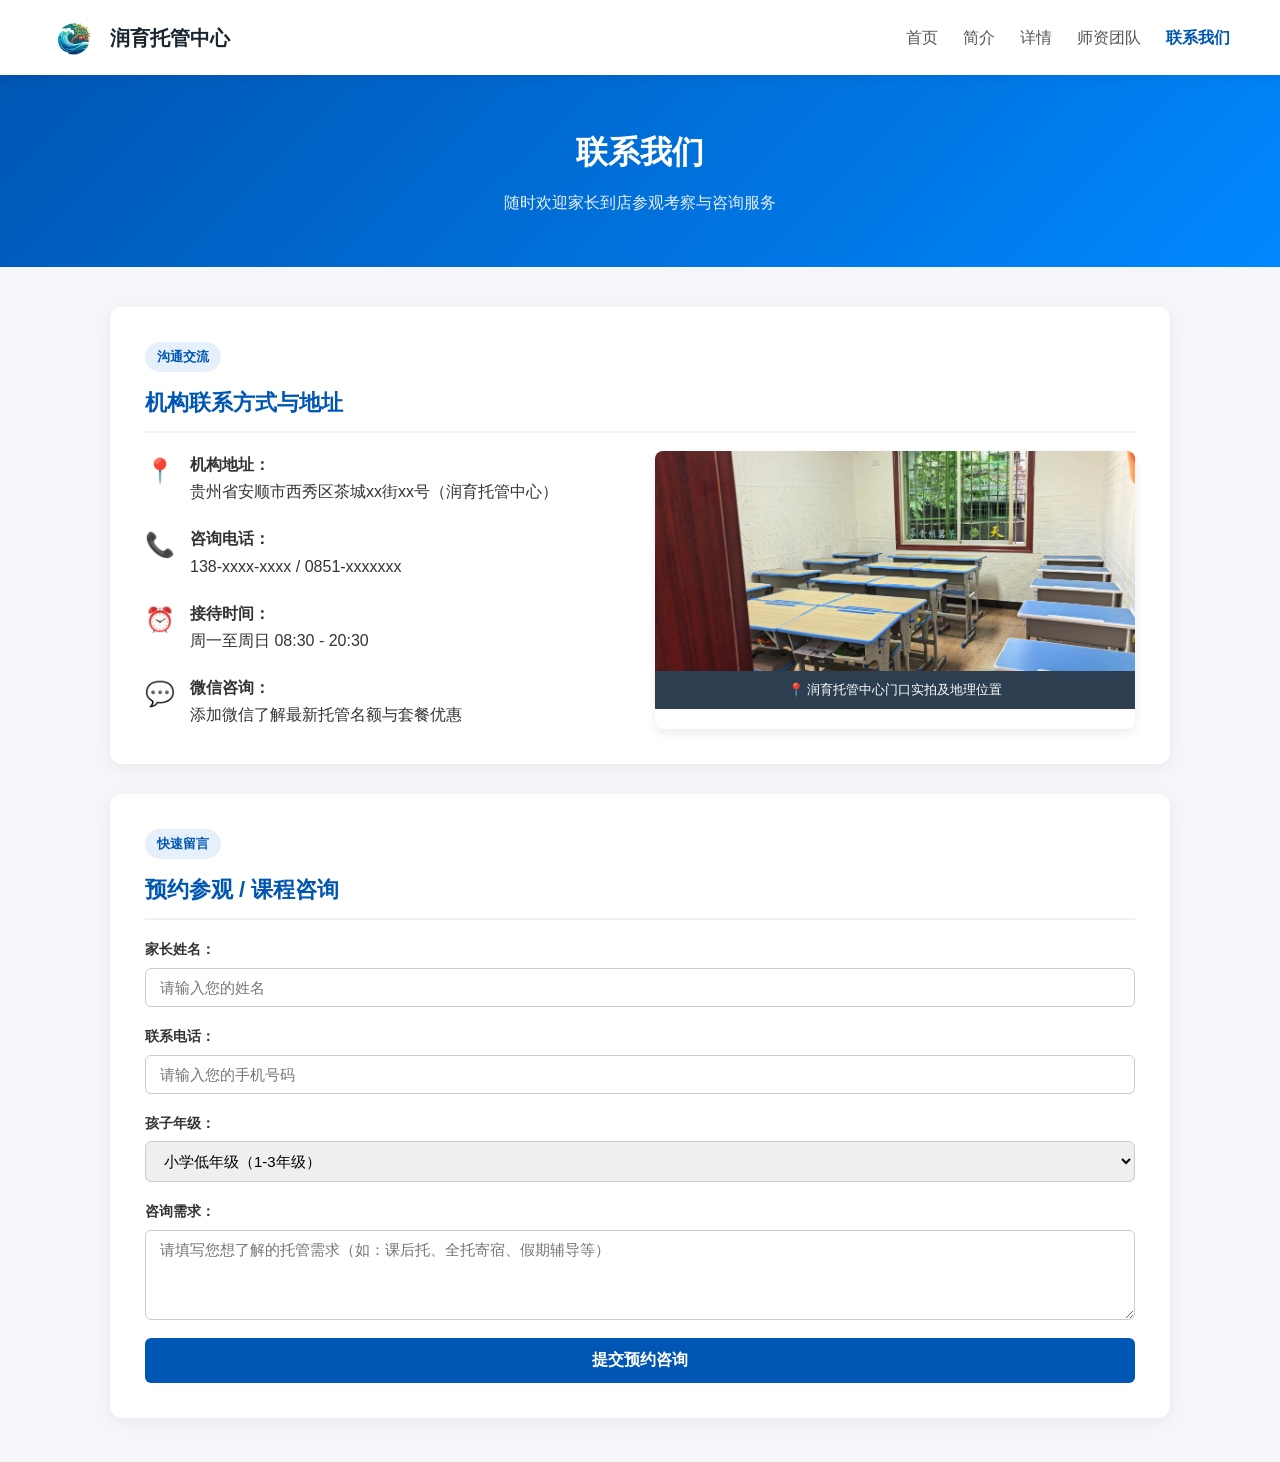
==== HTML First Level/Connect with us/connect.html @ 7bdfb5e1 "Update connect.html" ====
<!DOCTYPE html>
<html lang="zh-CN">
<head>
  <meta charset="UTF-8" />
  <meta name="viewport" content="width=device-width, initial-scale=1.0" />
  <title>联系我们 - 润育托管中心</title>
  <!-- 引入全局 CSS -->
  <link rel="stylesheet" href="../../File/css/Main.css" />
</head>
<body>

  <!-- 1. 顶部固定导航栏 -->
  <header class="navbar">
    <div class="logo-area">
      <!-- 📷【图片插图位置 1】：Logo 图片 -->
      <img src="../../img/img Logo.png" alt="润育托管Logo" class="logo-img" />
      <span class="site-title">润育托管中心</span>
    </div>
    <nav class="nav-links">
      <a href="../../index.html">首页</a>
      <a href="../Institute-Introduction/Introduction.html">简介</a>
      <a href="../More detail/detail.html">详情</a>
      <a href="../Teacher's team/teacher.html">师资团队</a>
      <a href="connect.html" class="active">联系我们</a>
    </nav>
  </header>

  <!-- 2. 页面顶部横幅 -->
  <div class="page-banner">
    <h1>联系我们</h1>
    <p class="banner-subtitle">随时欢迎家长到店参观考察与咨询服务</p>
  </div>

  <!-- 3. 主体内容区 -->
  <main class="main-container">

    <section class="info-card">
      <span class="badge">沟通交流</span>
      <h2>机构联系方式与地址</h2>

      <div class="contact-layout">
        <!-- 左侧：文字联系信息 -->
        <div class="contact-info-box">
          <div class="info-item">
            <span class="icon">📍</span>
            <div>
              <strong>机构地址：</strong>
              <p>贵州省安顺市西秀区茶城xx街xx号（润育托管中心）</p>
            </div>
          </div>

          <div class="info-item">
            <span class="icon">📞</span>
            <div>
              <strong>咨询电话：</strong>
              <p>138-xxxx-xxxx / 0851-xxxxxxx</p>
            </div>
          </div>

          <div class="info-item">
            <span class="icon">⏰</span>
            <div>
              <strong>接待时间：</strong>
              <p>周一至周日 08:30 - 20:30</p>
            </div>
          </div>

          <div class="info-item">
            <span class="icon">💬</span>
            <div>
              <strong>微信咨询：</strong>
              <p>添加微信了解最新托管名额与套餐优惠</p>
            </div>
          </div>
        </div>

        <!-- 右侧：📷【图片插图位置 2】：地图截图 / 门头实拍图 -->
        <div class="contact-map-box">
          <img src="../../img/img1.jpg" alt="润育托管中心正门/位置地图" />
          <div class="map-label">📍 润育托管中心门口实拍及地理位置</div>
        </div>
      </div>
    </section>

    <!-- 在线留言表单 -->
    <section class="info-card">
      <span class="badge">快速留言</span>
      <h2>预约参观 / 课程咨询</h2>
      <form class="contact-form" onsubmit="event.preventDefault(); alert('留言已提交，我们会尽快联系您！');">
        <div class="form-group">
          <label>家长姓名：</label>
          <input type="text" placeholder="请输入您的姓名" required />
        </div>
        <div class="form-group">
          <label>联系电话：</label>
          <input type="tel" placeholder="请输入您的手机号码" required />
        </div>
        <div class="form-group">
          <label>孩子年级：</label>
          <select>
            <option>小学低年级（1-3年级）</option>
            <option>小学高年级（4-6年级）</option>
            <option>初中阶段</option>
          </select>
        </div>
        <div class="form-group">
          <label>咨询需求：</label>
          <textarea rows="4" placeholder="请填写您想了解的托管需求（如：课后托、全托寄宿、假期辅导等）"></textarea>
        </div>
        <button type="submit" class="submit-btn">提交预约咨询</button>
      </form>
    </section>

  </main>

  <script src="../../File/JavaScript/Java_main/main.js"></script>
</body>
</html>
---- File/css/Main.css ----
/* ==========================================
   1. 全局基础重置与变量
   ========================================== */
* {
  margin: 0;
  padding: 0;
  box-sizing: border-box;
}

body {
  font-family: "PingFang SC", "Microsoft YaHei", "Helvetica Neue", Arial, sans-serif;
  color: #333333;
  background-color: #f4f6f9;
  padding-top: 75px; /* 预留顶部固定导航栏高度 */
  line-height: 1.7;
}

/* ==========================================
   2. 通用顶部吸顶固定导航栏 (Navbar)
   ========================================== */
.navbar {
  position: fixed;
  top: 0;
  left: 0;
  width: 100%;
  height: 75px;
  z-index: 1000;
  display: flex;
  justify-content: space-between;
  align-items: center;
  padding: 0 50px;
  background-color: #ffffff;
  box-shadow: 0 2px 10px rgba(0, 0, 0, 0.08);
}

.logo-area {
  display: flex;
  align-items: center;
  gap: 12px;
}

.logo-img {
  height: 45px;
  width: auto;
}

.site-title {
  font-size: 20px;
  font-weight: bold;
  color: #1a252f;
}

.nav-links {
  display: flex;
  gap: 25px;
}

.nav-links a {
  text-decoration: none;
  color: #555555;
  font-size: 16px;
  font-weight: 500;
  transition: color 0.3s ease;
}

.nav-links a:hover,
.nav-links a.active {
  color: #0056b3;
  font-weight: bold;
}
/* ==========================================
   3. 子页面通用 Banner 头部
   ========================================== */
.page-banner {
  background: linear-gradient(135deg, #0056b3, #0088fe);
  color: #ffffff;
  text-align: center;
  padding: 50px 20px;
}

.page-banner h1 {
  font-size: 32px;
  margin-bottom: 10px;
}

.banner-subtitle {
  font-size: 16px;
  opacity: 0.9;
}

/* ==========================================
   4. 通用容器与卡片样式 (Main & Info Cards)
   ========================================== */
.main-container {
  max-width: 1100px;
  margin: 40px auto;
  padding: 0 20px;
}

.info-card {
  background: #ffffff;
  padding: 35px;
  border-radius: 12px;
  margin-bottom: 30px;
  box-shadow: 0 4px 15px rgba(0, 0, 0, 0.05);
}

.info-card h2 {
  font-size: 22px;
  color: #0056b3;
  margin-bottom: 18px;
  border-bottom: 2px solid #eef2f7;
  padding-bottom: 10px;
}

.badge {
  display: inline-block;
  background: #e6f0fa;
  color: #0056b3;
  padding: 4px 12px;
  font-size: 13px;
  font-weight: bold;
  border-radius: 20px;
  margin-bottom: 12px;
}

.lead-text {
  font-size: 16px;
  color: #444444;
}

.address-text {
  color: #e67e22;
  margin-bottom: 15px;
}

/* ==========================================
   5. 首页：北大风格全屏落地大屏 & 渐出效果
   ========================================== */
.pku-hero {
  position: relative;
  width: 100%;
  height: calc(100vh - 75px);
  min-height: 550px;
  overflow: hidden;
  background-color: #0d1117;
  will-change: opacity, transform;
  transition: opacity 0.1s linear;
}

.pku-slider {
  position: relative;
  width: 100%;
  height: 100%;
}

.hero-slide {
  position: absolute;
  top: 0;
  left: 0;
  width: 100%;
  height: 100%;
  opacity: 0;
  visibility: hidden;
  transition: opacity 1.5s ease-in-out, visibility 1.5s ease-in-out;
}

.hero-slide.active {
  opacity: 1;
  visibility: visible;
}

.hero-slide img {
  width: 100%;
  height: 100%;
  object-fit: cover;
  transform: scale(1);
  transition: transform 6s ease-out;
}

.hero-slide.active img {
  transform: scale(1.06);
}

.slide-mask {
  position: absolute;
  top: 0;
  left: 0;
  width: 100%;
  height: 100%;
  background: linear-gradient(
    180deg,
    rgba(0, 0, 0, 0.2) 0%,
    rgba(0, 0, 0, 0.5) 60%,
    rgba(0, 0, 0, 0.85) 100%
  );
}
.slide-caption {
  position: absolute;
  bottom: 100px;
  left: 8%;
  max-width: 800px;
  color: #ffffff;
  z-index: 10;
  transform: translateY(30px);
  opacity: 0;
  transition: all 1s ease 0.3s;
}

.hero-slide.active .slide-caption {
  transform: translateY(0);
  opacity: 1;
}

.caption-tag {
  display: inline-block;
  background: rgba(0, 86, 179, 0.85);
  color: #ffffff;
  padding: 6px 16px;
  font-size: 14px;
  font-weight: 600;
  border-radius: 4px;
  margin-bottom: 15px;
}

.slide-caption h2 {
  font-size: 36px;
  font-weight: 700;
  margin-bottom: 12px;
  text-shadow: 0 2px 10px rgba(0, 0, 0, 0.6);
  line-height: 1.3;
}

.slide-caption p {
  font-size: 18px;
  opacity: 0.9;
  margin-bottom: 25px;
}

.hero-btn {
  display: inline-block;
  padding: 12px 28px;
  background-color: #ffffff;
  color: #0056b3;
  text-decoration: none;
  font-weight: bold;
  border-radius: 30px;
  transition: all 0.3s ease;
  box-shadow: 0 4px 15px rgba(0, 0, 0, 0.2);
}

.hero-btn:hover {
  background-color: #0056b3;
  color: #ffffff;
  transform: translateY(-3px);
}

.pku-dots {
  position: absolute;
  right: 8%;
  bottom: 100px;
  z-index: 10;
  display: flex;
  gap: 15px;
}

.pku-dot {
  color: rgba(255, 255, 255, 0.5);
  font-size: 16px;
  font-weight: bold;
  cursor: pointer;
  padding: 5px 10px;
  border-bottom: 2px solid transparent;
  transition: all 0.3s ease;
}

.pku-dot.active,
.pku-dot:hover {
  color: #ffffff;
  border-bottom-color: #0088fe;
}

.scroll-down-hint {
  position: absolute;
  bottom: 25px;
  left: 50%;
  transform: translateX(-50%);
  color: rgba(255, 255, 255, 0.8);
  font-size: 13px;
  text-align: center;
  z-index: 10;
  pointer-events: none;
  animation: bounce 2s infinite;
}

.arrow-icon {
  font-size: 18px;
  margin-top: 4px;
}

@keyframes bounce {
  0%, 20%, 50%, 80%, 100% { transform: translate(-50%, 0); }
  40% { transform: translate(-50%, -8px); }
  60% { transform: translate(-50%, -4px); }
}
/* ==========================================
   6. 简介页特色模块 (Introduction)
   ========================================== */
.teacher-tags {
  display: flex;
  flex-wrap: wrap;
  gap: 15px;
  margin: 20px 0;
}

.tag-item {
  background: #f0f4f8;
  padding: 10px 18px;
  border-radius: 8px;
  font-weight: bold;
  color: #333333;
}

.tag-item span {
  color: #d9534f;
  margin-left: 5px;
}

.two-column-grid {
  display: grid;
  grid-template-columns: 1fr 1fr;
  gap: 20px;
  margin-top: 20px;
}

.column-box {
  background: #f9fbfd;
  padding: 20px;
  border-left: 4px solid #0056b3;
  border-radius: 4px;
}

.column-box h3 {
  font-size: 17px;
  margin-bottom: 8px;
  color: #2c3e50;
}

.feature-grid {
  display: grid;
  grid-template-columns: repeat(3, 1fr);
  gap: 20px;
  margin-top: 20px;
}

.feature-item {
  background: #f8f9fa;
  padding: 25px 20px;
  border-radius: 8px;
  text-align: center;
}

.feature-item .icon {
  font-size: 36px;
  margin-bottom: 10px;
}

.service-box {
  background: #fcfcfc;
  border: 1px solid #eef2f7;
  padding: 20px;
  border-radius: 8px;
  margin-top: 15px;
}

.summary-footer {
  background: #0056b3;
  color: #ffffff;
  padding: 25px 35px;
  border-radius: 12px;
  text-align: center;
  font-size: 16px;
}

/* ==========================================
   7. 详情页网格与图库 (Detail)
   ========================================== */
.service-detail-grid {
  display: grid;
  grid-template-columns: repeat(3, 1fr);
  gap: 20px;
  margin-top: 20px;
}

.detail-item {
  background: #fdfdfd;
  border: 1px solid #eef2f7;
  border-radius: 8px;
  overflow: hidden;
  padding: 15px;
}

.img-holder {
  width: 100%;
  height: 180px;
  overflow: hidden;
  border-radius: 6px;
  margin-bottom: 12px;
}

.img-holder img {
  width: 100%;
  height: 100%;
  object-fit: cover;
  transition: transform 0.4s ease;
}

.detail-item:hover .img-holder img {
  transform: scale(1.05);
}

.gallery-grid {
  display: grid;
  grid-template-columns: repeat(3, 1fr);
  gap: 20px;
  margin-top: 20px;
}

.gallery-item {
  position: relative;
  border-radius: 8px;
  overflow: hidden;
  box-shadow: 0 4px 10px rgba(0, 0, 0, 0.08);
}

.gallery-item img {
  width: 100%;
  height: 220px;
  object-fit: cover;
  display: block;
  transition: transform 0.4s ease;
}

.gallery-item:hover img {
  transform: scale(1.06);
}

.gallery-title {
  position: absolute;
  bottom: 0;
  left: 0;
  width: 100%;
  background: rgba(0, 0, 0, 0.65);
  color: #ffffff;
  padding: 10px;
  font-size: 14px;
  text-align: center;
}
/* ==========================================
   8. 师资团队页 (Teacher)
   ========================================== */
.teacher-grid {
  display: grid;
  grid-template-columns: repeat(2, 1fr);
  gap: 25px;
  margin-top: 20px;
}

.teacher-card {
  display: flex;
  background: #fdfdfd;
  border: 1px solid #eef2f7;
  border-radius: 10px;
  padding: 20px;
  gap: 20px;
  align-items: center;
  transition: transform 0.3s ease, box-shadow 0.3s ease;
}

.teacher-card:hover {
  transform: translateY(-5px);
  box-shadow: 0 8px 20px rgba(0, 0, 0, 0.08);
}

.avatar-box {
  width: 110px;
  height: 130px;
  flex-shrink: 0;
  border-radius: 8px;
  overflow: hidden;
  border: 2px solid #e0e6ed;
}

.avatar-box img {
  width: 100%;
  height: 100%;
  object-fit: cover;
}

.teacher-info h3 {
  font-size: 18px;
  color: #2c3e50;
  margin-bottom: 6px;
}

.title-tag {
  font-size: 13px;
  background: #0056b3;
  color: #ffffff;
  padding: 2px 8px;
  border-radius: 4px;
  font-weight: normal;
  margin-left: 8px;
}

.experience {
  font-size: 13px;
  color: #e67e22;
  font-weight: bold;
  margin-bottom: 6px;
}

.desc {
  font-size: 14px;
  color: #666666;
}

/* ==========================================
   9. 联系我们页 (Connect)
   ========================================== */
.contact-layout {
  display: grid;
  grid-template-columns: 1fr 1fr;
  gap: 30px;
  margin-top: 15px;
}

.contact-info-box {
  display: flex;
  flex-direction: column;
  gap: 20px;
}

.info-item {
  display: flex;
  gap: 15px;
  align-items: flex-start;
}

.info-item .icon {
  font-size: 24px;
}

.contact-map-box {
  border-radius: 8px;
  overflow: hidden;
  box-shadow: 0 4px 10px rgba(0, 0, 0, 0.08);
}

.contact-map-box img {
  width: 100%;
  height: 220px;
  object-fit: cover;
  display: block;
}

.map-label {
  background: #2c3e50;
  color: #ffffff;
  text-align: center;
  padding: 8px;
  font-size: 13px;
}

.contact-form {
  margin-top: 15px;
  display: flex;
  flex-direction: column;
  gap: 18px;
}

.form-group {
  display: flex;
  flex-direction: column;
  gap: 6px;
}

.form-group label {
  font-weight: bold;
  font-size: 14px;
  color: #333333;
}

.form-group input,
.form-group select,
.form-group textarea {
  padding: 10px 14px;
  border: 1px solid #cccccc;
  border-radius: 6px;
  font-size: 15px;
  outline: none;
  transition: border-color 0.3s;
}

.form-group input:focus,
.form-group select:focus,
.form-group textarea:focus {
  border-color: #0056b3;
}

.submit-btn {
  background: #0056b3;
  color: #ffffff;
  border: none;
  padding: 12px;
  font-size: 16px;
  font-weight: bold;
  border-radius: 6px;
  cursor: pointer;
  transition: background 0.3s ease;
}

.submit-btn:hover {
  background: #003d82;
}
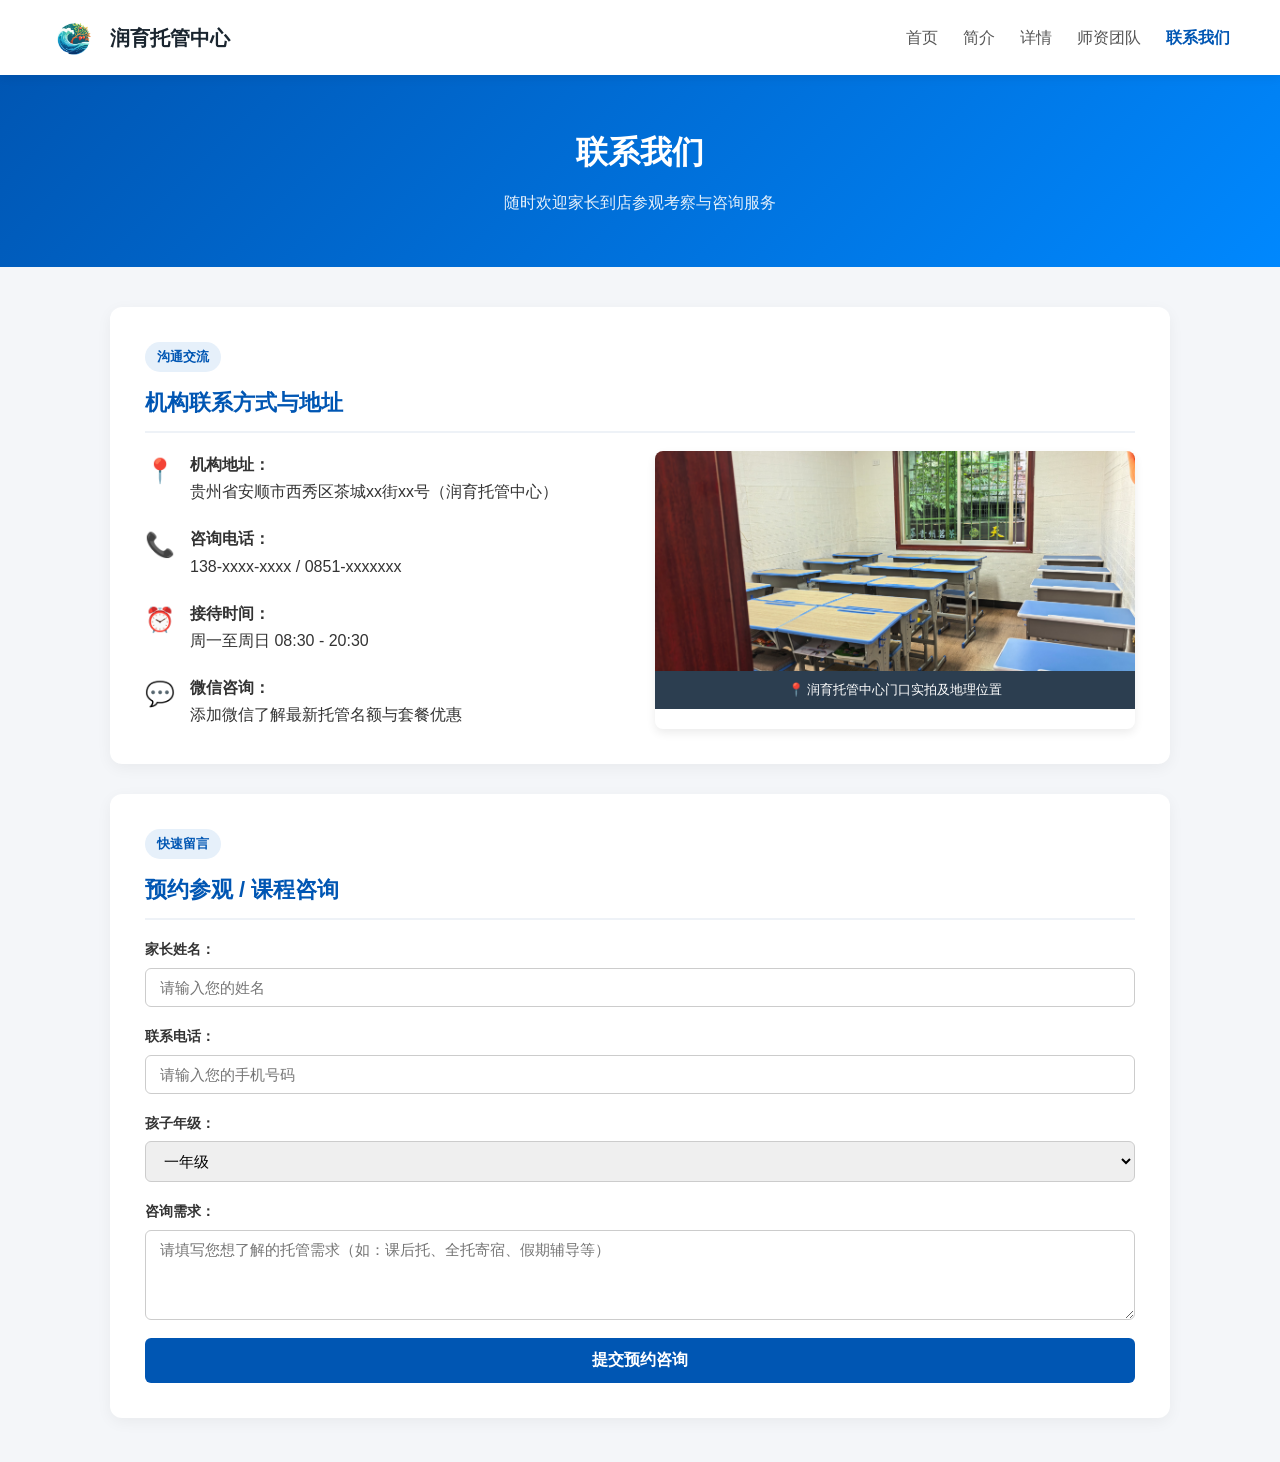
==== commit 07676213: "Refactor contact form for local submission handling Updated the contact form to use local JavaScript" ====
--- a/HTML First Level/Connect with us/connect.html
+++ b/HTML First Level/Connect with us/connect.html
@@ -82,37 +82,94 @@
       </div>
     </section>
 
-    <!-- 在线留言表单 -->
-    <section class="info-card">
-      <span class="badge">快速留言</span>
-      <h2>预约参观 / 课程咨询</h2>
-      <form class="contact-form" onsubmit="event.preventDefault(); alert('留言已提交，我们会尽快联系您！');">
-        <div class="form-group">
-          <label>家长姓名：</label>
-          <input type="text" placeholder="请输入您的姓名" required />
-        </div>
-        <div class="form-group">
-          <label>联系电话：</label>
-          <input type="tel" placeholder="请输入您的手机号码" required />
-        </div>
-        <div class="form-group">
-          <label>孩子年级：</label>
-          <select>
-            <option>小学低年级（1-3年级）</option>
-            <option>小学高年级（4-6年级）</option>
-            <option>初中阶段</option>
-          </select>
-        </div>
-        <div class="form-group">
-          <label>咨询需求：</label>
-          <textarea rows="4" placeholder="请填写您想了解的托管需求（如：课后托、全托寄宿、假期辅导等）"></textarea>
-        </div>
-        <button type="submit" class="submit-btn">提交预约咨询</button>
-      </form>
-    </section>
+   <!-- 修改后：-->
+<section class="info-card">
+  <span class="badge">快速留言</span>
+  <h2>预约参观 / 课程咨询</h2>
+  <form class="contact-form" id="consultForm" onsubmit="handleFormSubmit(event)">
+    <div class="form-group">
+      <label>家长姓名：</label>
+      <input type="text" id="parentNameInput" placeholder="请输入您的姓名" required />
+    </div>
+    <div class="form-group">
+      <label>联系电话：</label>
+      <input type="tel" id="phoneInput" placeholder="请输入您的手机号码" required />
+    </div>
+    <div class="form-group">
+      <label>孩子年级：</label>
+      <select id="gradeSelect">
+        <option>一年级</option>
+        <option>二年级</option>
+        <option>三年级</option>
+        <option>四年级</option>
+        <option>五年级</option>
+        <option>六年级</option>
+        <option>初一</option>
+        <option>初二</option>
+        <option>初三</option>
+      </select>
+    </div>
+    <div class="form-group">
+      <label>咨询需求：</label>
+      <textarea id="needsTextarea" rows="4" placeholder="请填写您想了解的托管需求（如：课后托、全托寄宿、假期辅导等）"></textarea>
+    </div>
+    <!-- 将 type="submit" 改为 type="button" 并绑定 onclick 事件 -->
+    <button type="button" class="submit-btn" onclick="handleFormSubmit(event)">提交预约咨询</button>
+  </form>
+</section>
 
-  </main>
+<!-- 直接把提交逻辑写在这里，彻底避开外部文件路径问题 -->
+  <script>
+    function handleFormSubmit() {
+      console.log("--> 按钮被成功点击，开始获取数据...");
 
-  <script src="../../File/JavaScript/Java_main/main.js"></script>
+      const parentNameInput = document.getElementById('parentNameInput');
+      const phoneInput = document.getElementById('phoneInput');
+      const gradeSelect = document.getElementById('gradeSelect');
+      const needsTextarea = document.getElementById('needsTextarea');
+
+      if (!parentNameInput || !phoneInput) {
+        alert("错误：页面未找到对应的输入框 id，请检查 HTML 结构！");
+        return;
+      }
+
+      const parentName = parentNameInput.value.trim();
+      const phone = phoneInput.value.trim();
+      const grade = gradeSelect ? gradeSelect.value : '';
+      const needs = needsTextarea ? needsTextarea.value.trim() : '';
+
+      if (!parentName || !phone) {
+        alert("请填写家长姓名和联系电话！");
+        return;
+      }
+
+      // 组装表单数据
+      const formData = new URLSearchParams();
+      formData.append('id', parentName);          // 对应数据库中的 id (姓名)
+      formData.append('phone_number', phone);     // 对应数据库中的 phone_number
+      formData.append('grade', grade);            // 对应数据库中的 grade
+      formData.append('Needs', needs);            // 对应数据库中的 Needs
+
+      console.log("正在发往 Java 后端:", formData.toString());
+
+      // 发送请求到本地 Java 后端 (8080 端口)
+      fetch('http://localhost:8080/api/submit', {
+        method: 'POST',
+        headers: {
+          'Content-Type': 'application/x-www-form-urlencoded; charset=UTF-8'
+        },
+        body: formData.toString()
+      })
+      .then(response => response.text())
+      .then(message => {
+        alert(message); // 弹出 Java 后端返回的成功提示
+        document.getElementById('consultForm').reset(); // 清空表单
+      })
+      .catch(error => {
+        console.error('请求失败:', error);
+        alert('无法连接到 Java 后端服务！请确认 IDEA 中的 BackendServer.java 已经在运行（监听 8080 端口）。');
+      });
+    }
+  </script>
 </body>
 </html>
--- a/File/css/Main.css
+++ b/File/css/Main.css
@@ -622,4 +622,210 @@
 
 .submit-btn:hover {
   background: #003d82;
-}+}
+
+/* ==========================================
+   10. 移动端响应式适配 (Mobile Responsiveness)
+   ========================================== */
+
+/* 当屏幕宽度小于等于 768px (手机和平板竖屏) 时生效 */
+@media (max-width: 768px) {
+
+  /* --- 1. 基础容器与间距缩减 --- */
+  body {
+    padding-top: 60px; /* 移动端缩小顶部导航占位高度 */
+    font-size: 15px;
+  }
+
+  .main-container {
+    margin: 20px auto;
+    padding: 0 15px;
+  }
+
+  .info-card {
+    padding: 20px 16px;
+    border-radius: 8px;
+    margin-bottom: 20px;
+  }
+
+  .info-card h2 {
+    font-size: 19px;
+    margin-bottom: 12px;
+  }
+
+  .page-banner {
+    padding: 30px 15px;
+  }
+
+  .page-banner h1 {
+    font-size: 24px;
+  }
+
+  /* --- 2. 移动端顶部导航栏优化 --- */
+  .navbar {
+    height: 60px;
+    padding: 0 15px;
+    flex-wrap: wrap;
+  }
+
+  .logo-img {
+    height: 35px;
+  }
+
+  .site-title {
+    font-size: 16px;
+  }
+
+  /* 导航菜单：手机端支持横向滑动，防止折行错位 */
+  .nav-links {
+    gap: 15px;
+    overflow-x: auto;
+    white-space: nowrap;
+    padding: 5px 0;
+    max-width: 100%;
+    -webkit-overflow-scrolling: touch; /* 顺滑滑动 */
+  }
+
+  .nav-links a {
+    font-size: 14px;
+  }
+
+  /* --- 3. 首页全屏落地大屏 (Hero Landing) --- */
+  .pku-hero {
+    height: calc(85vh - 60px);
+    min-height: 420px;
+  }
+
+  .slide-caption {
+    bottom: 50px;
+    left: 20px;
+    right: 20px;
+    max-width: 100%;
+  }
+
+  .caption-tag {
+    font-size: 12px;
+    padding: 4px 10px;
+    margin-bottom: 8px;
+  }
+
+  .slide-caption h2 {
+    font-size: 22px;
+    margin-bottom: 8px;
+  }
+
+  .slide-caption p {
+    font-size: 14px;
+    margin-bottom: 18px;
+    /* 超出两行自动显示省略号 */
+    display: -webkit-box;
+    -webkit-line-clamp: 2;
+    -webkit-box-orient: vertical;
+    overflow: hidden;
+  }
+
+  .hero-btn {
+    padding: 10px 22px;
+    font-size: 14px;
+  }
+
+  .pku-dots {
+    right: 20px;
+    bottom: 20px;
+    gap: 8px;
+  }
+
+  .pku-dot {
+    font-size: 13px;
+    padding: 2px 5px;
+  }
+
+  .scroll-down-hint {
+    display: none; /* 手机屏高有限，隐藏向下提示箭头 */
+  }
+
+  /* --- 4. 简介页网格全变单列 --- */
+  .two-column-grid,
+  .feature-grid {
+    grid-template-columns: 1fr;
+    gap: 15px;
+  }
+
+  .teacher-tags {
+    gap: 8px;
+  }
+
+  .tag-item {
+    padding: 8px 12px;
+    font-size: 13px;
+  }
+
+  /* --- 5. 详情页与相册适配 --- */
+  .service-detail-grid {
+    grid-template-columns: 1fr;
+    gap: 15px;
+  }
+
+  .gallery-grid {
+    grid-template-columns: repeat(2, 1fr); /* 手机端相册呈现精美的 2 列 */
+    gap: 10px;
+  }
+
+  .gallery-item img {
+    height: 130px;
+  }
+
+  .gallery-title {
+    font-size: 12px;
+    padding: 6px;
+  }
+
+  /* --- 6. 师资团队卡片上下堆叠 --- */
+  .teacher-grid {
+    grid-template-columns: 1fr;
+    gap: 15px;
+  }
+
+  .teacher-card {
+    flex-direction: column;
+    align-items: flex-start;
+    padding: 16px;
+    gap: 12px;
+  }
+
+  .avatar-box {
+    width: 100%;
+    height: 200px; /* 移动端头像展示为宽幅 */
+  }
+
+  /* --- 7. 联系我们布局单列化 --- */
+  .contact-layout {
+    grid-template-columns: 1fr;
+    gap: 20px;
+  }
+
+  .contact-map-box img {
+    height: 180px;
+  }
+
+  .form-group input,
+  .form-group select,
+  .form-group textarea {
+    font-size: 16px; /* 防止 iOS Safari 点击输入框时自动页面放大 */
+  }
+}
+
+/* --- 8. 针对超小屏手机 (如 iPhone SE / 宽度 ≤ 400px) --- */
+@media (max-width: 480px) {
+  .site-title {
+    font-size: 15px;
+  }
+
+  .slide-caption h2 {
+    font-size: 20px;
+  }
+
+  .gallery-grid {
+    grid-template-columns: 1fr; /* 超小屏相册退回 1 列 */
+  }
+}
